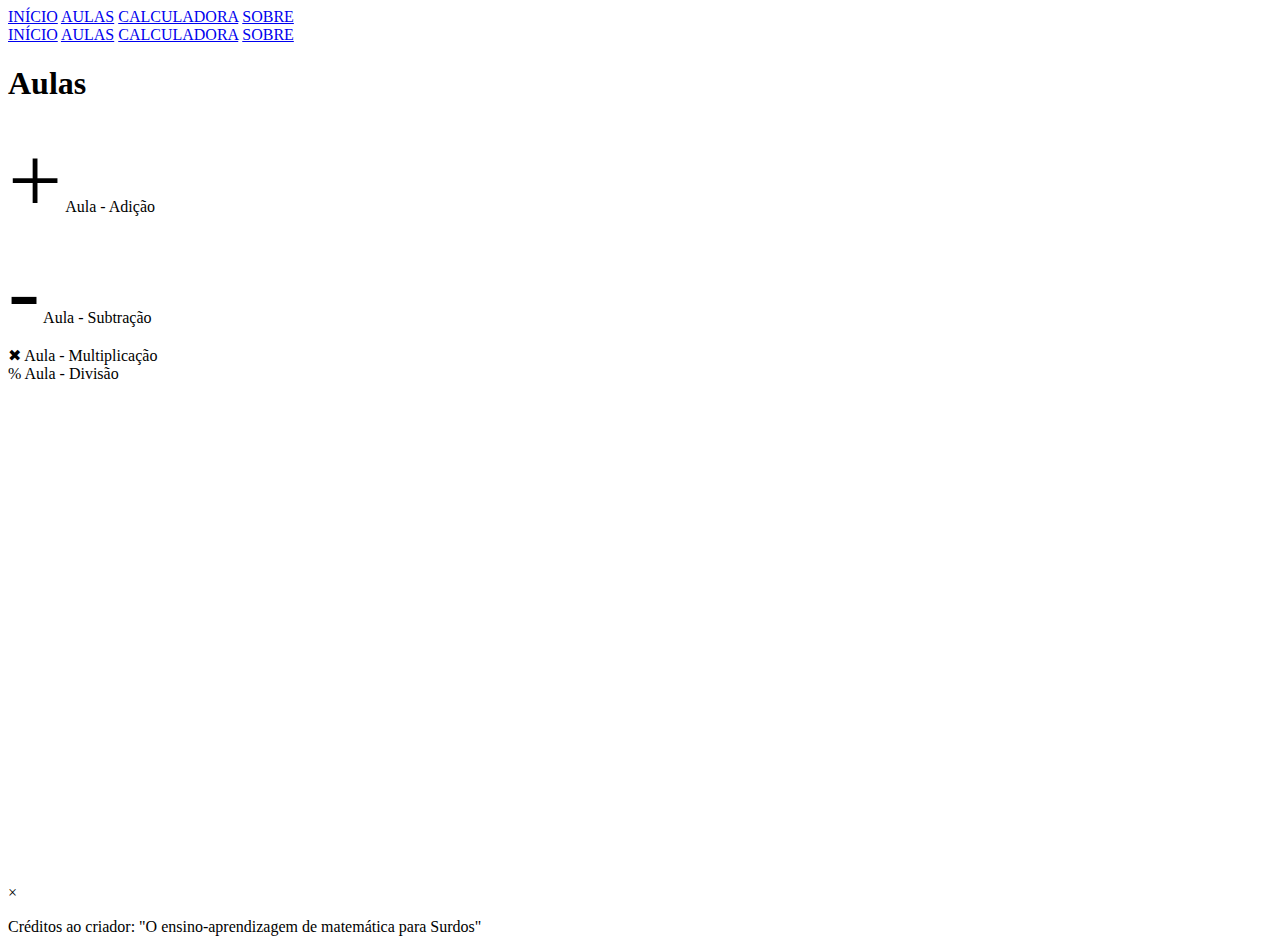
==== aulas.html @ 03c7f77c "Add files via upload" ====
<!DOCTYPE html>
<html lang="pt-BR">
<head>
    <meta charset="UTF-8">
    <meta name="viewport" content="width=device-width, initial-scale=1.0">
    <title>Aulas - Matemática Inclusiva</title>
    <link rel="icon" href="src/favicon.png" type="image/png">
    <link rel="stylesheet" href="css/style.css">
</head>
<body>
    <div class="nav-bar">
        <div class="nav-links">
        <a href="index.html">INÍCIO</a>
        <a href="aulas.html">AULAS</a>
        <a href="calculadora.html">CALCULADORA</a>
        <a href="sobre.html">SOBRE</a>
    </div>

    <div class="nav-toggle">
        <span></span>
        <span></span>
        <span></span>
    </div>
    <div class="nav-links-mobile">
        <a href="index.html">INÍCIO</a>
        <a href="aulas.html">AULAS</a>
        <a href="calculadora.html">CALCULADORA</a>
        <a href="sobre.html">SOBRE</a>
    </div>
</div>

    <div vw class="enabled">
        <div vw-access-button class="active"></div>
        <div vw-plugin-wrapper>
            <div class="vw-plugin-top-wrapper"></div>
        </div>
    </div>
    <script src="https://vlibras.gov.br/app/vlibras-plugin.js"></script>
    <script>
        new window.VLibras.Widget('https://vlibras.gov.br/app');
    </script>    

<main class="conteudo">
    <h1>Aulas</h1>
    <div class="grid-container">
        <div class="card" onclick="openPopup('video1')">
            <span class="symbol" style="font-size: 6rem;">+</span>
            <span class="text">Aula - Adição</span>
        </div>
        <div class="card" onclick="openPopup('video2')">
            <span class="symbol" style="font-size: 6rem;">-</span>
            <span class="text">Aula - Subtração</span>
        </div>
        <div class="card" onclick="openPopup('video3')">
            <span class="symbol">✖</span>
            <span class="text">Aula - Multiplicação</span>
        </div>
        <div class="card" onclick="openPopup('video4')">
            <span class="symbol">%</span>
            <span class="text">Aula - Divisão</span>
        </div>
    </div>
</main>

<!-- Popup de vídeo -->
<div id="video-popup" class="popup">
    <div class="popup-content">
        <span class="close" onclick="closePopup()">&times;</span>
        <iframe id="popup-video" width="760" height="515" src="" frameborder="0" allowfullscreen></iframe>
        <p class="creditos">Créditos ao criador: "O ensino-aprendizagem de matemática para Surdos"</p>
    </div>
</div>

    <script src="js/script.js"></script>
</body>
</html>
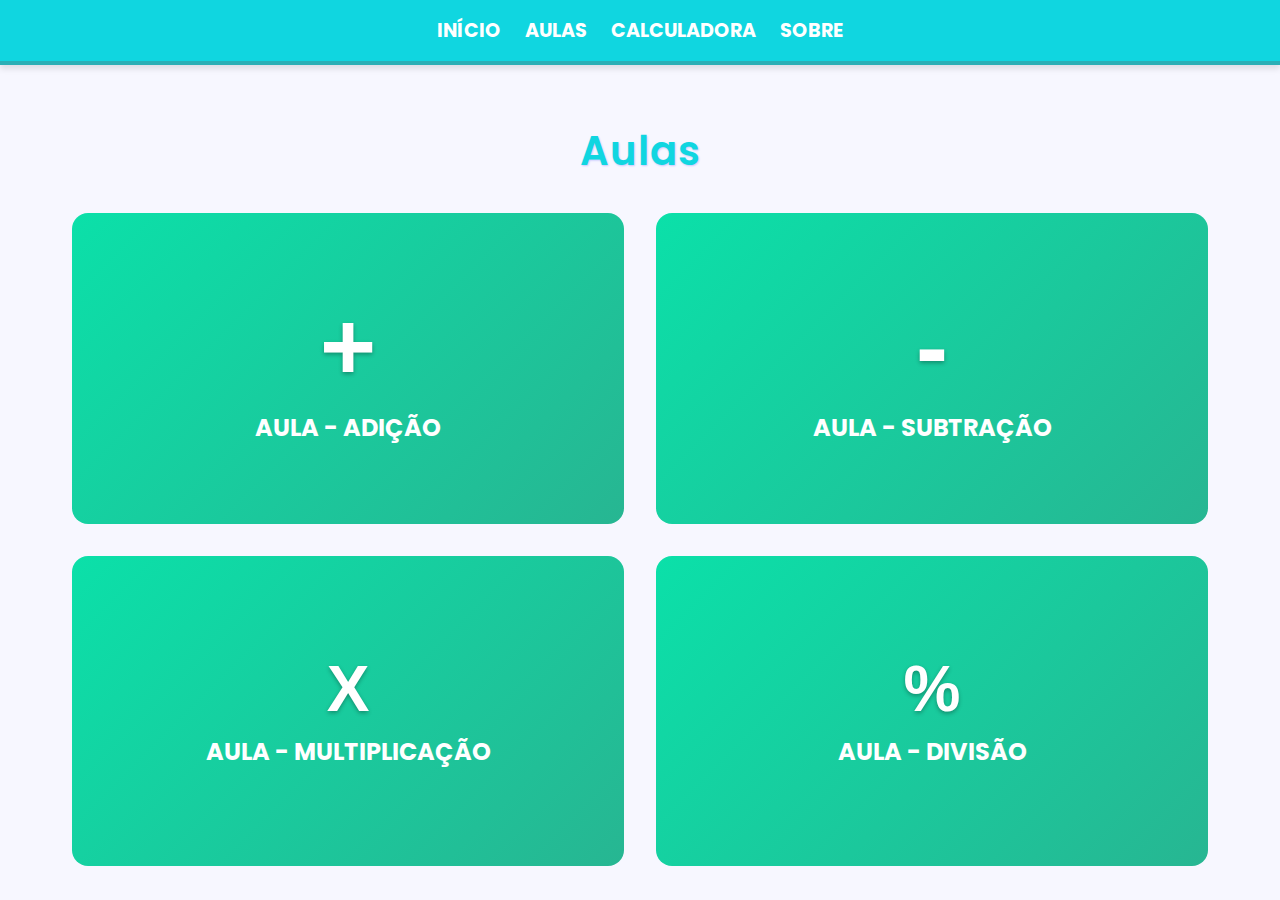
==== commit d193ef9b: "Add files via upload" ====
--- a/aulas.html
+++ b/aulas.html
@@ -52,7 +52,7 @@
             <span class="text">Aula - Subtração</span>
         </div>
         <div class="card" onclick="openPopup('video3')">
-            <span class="symbol">✖</span>
+            <span class="symbol">X</span>
             <span class="text">Aula - Multiplicação</span>
         </div>
         <div class="card" onclick="openPopup('video4')">
--- a/css/style.css
+++ b/css/style.css
@@ -0,0 +1,419 @@
+/* Importando a fonte */
+@import url('https://fonts.googleapis.com/css2?family=Poppins:wght@400;600&display=swap');
+
+* {
+    margin: 0;
+    padding: 0;
+    box-sizing: border-box;
+    font-family: 'Poppins', sans-serif;
+}
+
+body {
+    background-color: #f7f7ff;
+    min-height: 100vh;
+    color: #333;
+}
+
+h1 {
+    font-size: 2.5rem;
+    color: #10D6E0;
+    text-align: center;
+    margin: 1.5rem 0;
+    font-weight: 600;
+    text-shadow: 1px 1px 2px rgba(4, 0, 245, 0.2);
+    letter-spacing: 1px;
+}
+
+/* Ajuste para Títulos em telas menores */
+@media (max-width: 768px) {
+    h1 {
+        font-size: 2rem;
+    }
+    body {
+        margin-top: 30px;
+    }
+}
+
+.nav-bar {
+    background-color: #10D6E0;
+    padding: 1rem;
+    display: flex;
+    justify-content: center;
+    align-items: center;
+    box-shadow: 0 4px 6px rgba(0, 0, 0, 0.1);
+    border-bottom: 4px solid #2BAFB6;
+    position: relative;
+    top: 0;
+    left: 0;
+    width: 100%; /* Para ocupar toda a largura */
+    z-index: 10;
+}
+
+/* Links da Nav Bar */
+.nav-links {
+    display: flex;
+    gap: 1.5rem;
+}
+
+.nav-bar a {
+    color: white;
+    text-decoration: none;
+    font-weight: bold;
+    font-size: 1.2rem;
+    transition: color 0.3s ease;
+}
+
+.nav-bar a:hover {
+    color: #f7f7ff;
+    text-shadow: 2px 2px 2px #2BAFB6;
+}
+
+/* Botão Hamburger */
+.nav-toggle {
+    display: none; /* Sempre visível */
+    flex-direction: column;
+    cursor: pointer;
+    gap: 4px;
+    position: absolute; /* Posicionar no canto esquerdo */
+    left: 1rem; /* Ajuste da posição horizontal */
+    top: 50%;
+    transform: translateY(-50%);
+}
+
+.nav-toggle span {
+    width: 25px;
+    height: 3px;
+    background-color: white;
+    border-radius: 3px;
+    transition: transform 0.3s;
+}
+
+/* Menu Mobile */
+.nav-links-mobile {
+    display: none;
+    flex-direction: column;
+    background-color: #10D6E0;
+    position: absolute;
+    top: 100%;
+    left: 0;
+    width: 100%;
+    padding: 1rem;
+    box-shadow: 0 4px 6px rgba(0, 0, 0, 0.1);
+}
+
+.nav-links-mobile a {
+    margin-bottom: 1rem;
+}
+
+/* Responsividade */
+@media (max-width: 768px) {
+    .nav-bar {
+        height: 55px; /* Aumenta a altura da barra no mobile */
+        position: fixed; /* Torna fixa apenas no mobile */
+    }
+    .nav-links {
+        display: none;
+    }
+
+    .nav-toggle {
+        display: flex;
+    }
+
+    .nav-links-mobile.active {
+        display: flex;
+    }
+}
+
+/* Conteúdo */
+.conteudo {
+    max-width: 1200px;
+    margin: 0 auto;
+    padding: 2rem;
+    text-align: center;
+}
+
+.cards-container {
+    display: flex;
+    justify-content: space-between;
+    align-items: center;
+    gap: 20px;
+    flex-wrap: wrap; /* Permitir que os cards fiquem em novas linhas */
+}
+
+.grid-container {
+    display: grid;
+    grid-template-columns: repeat(2, 1fr);
+    gap: 2rem;
+    margin-top: 2rem;
+}
+
+/* Cards Principais */
+.card-index {
+    background: linear-gradient(135deg, #4facfe, #00f2fe);
+    color: white;
+    padding: 1.5rem; /* Reduz o padding */
+    border-radius: 16px;
+    flex: 1;
+    text-align: center;
+    min-height: 120px; /* Reduz a altura mínima */
+    display: flex;
+    align-items: center;
+    justify-content: center;
+    font-weight: bold;
+    cursor: pointer;
+    transition: transform 0.3s, box-shadow 0.3s;
+    margin-top: 20px; /* Menor espaçamento no topo */
+}
+
+.card-index:hover {
+    transform: scale(1.05); /* Reduz o efeito de escala no hover */
+    box-shadow: 0 6px 12px rgba(0, 0, 0, 0.2);
+}
+
+/* Responsividade */
+@media (max-width: 768px) {
+    .cards-container {
+        gap: 15px; /* Reduz o espaçamento entre os cards */
+    }
+
+    .grid-container {
+        grid-template-columns: 1fr; /* Apenas uma coluna em telas menores */
+    }
+
+    .card-index {
+        padding: 1rem; /* Padding menor para dispositivos móveis */
+        min-height: 100px; /* Altura mínima ajustada */
+    }
+}
+
+
+/* Cards Secundários */
+.card {
+    background: linear-gradient(135deg, #0BE0A9, #27B692);
+    color: white;
+    padding: 2rem;
+    border-radius: 16px;
+    text-align: center;
+    aspect-ratio: 16/9;
+    display: flex;
+    flex-direction: column;
+    align-items: center;
+    justify-content: center;
+    text-decoration: none;
+    transition: transform 0.3s, box-shadow 0.3s;
+    cursor: pointer;
+    font-family: 'Arial', sans-serif;
+    font-weight: bold;
+}
+
+.card:hover {
+    transform: scale(1.1);
+    box-shadow: 0 8px 15px rgba(0, 0, 0, 0.2);
+}
+
+.card .symbol {
+    font-size: 4rem;
+    margin-bottom: 0.5rem;
+    color: #ffffff !important;
+    font-family: 'Arial', sans-serif; /* Define uma fonte consistente */
+    text-shadow: 0 2px 4px rgba(0, 0, 0, 0.3);
+}
+
+.card .text {
+    font-size: 1.5rem;
+    text-transform: uppercase;
+}
+
+@media (max-width: 768px) {
+    .card {
+        padding: 1rem;
+    }
+
+    .card .symbol {
+        font-size: 3.5rem;
+    }
+
+    .card .text {
+        font-size: 1.2rem;
+    }
+}
+
+.container-video {
+    background: white;
+    width: 100%;
+    max-width: 600px;
+    height: 300px;
+    margin: 2rem auto;
+    display: flex;
+    align-items: center;
+    justify-content: center;
+    color: white;
+    border-radius: 16px;
+    box-shadow: 0 4px 8px rgba(0, 0, 0, 0.1);
+}
+
+.video-local {
+    width: 100%;
+    max-width: 640px; /* Tamanho máximo para o vídeo */
+    height: auto;
+    margin-top: 10px;
+}
+
+.descricao {
+    max-width: 800px;
+    margin: 3rem auto;
+    line-height: 1.8;
+    text-align: left;
+    background-color: #fff3cd;
+    color: #856404;
+    border-radius: 12px;
+    padding: 1.5rem;
+    box-shadow: 0 4px 8px rgba(0, 0, 0, 0.1);
+}
+
+.botao-comecar {
+    background: linear-gradient(135deg, #00c6ff, #0072ff);
+    color: white;
+    padding: 1rem 2rem;
+    border: none;
+    border-radius: 10px;
+    cursor: pointer;
+    font-size: 1rem;
+    margin: 2rem 0;
+    transition: transform 0.2s, box-shadow 0.3s;
+}
+
+.botao-comecar:hover {
+    transform: scale(1.1);
+    box-shadow: 0 6px 12px rgba(0, 0, 0, 0.15);
+}
+
+/* Texto Informativo */
+.sobre-texto {
+    max-width: 800px;
+    margin: 3rem auto;
+    line-height: 1.8;
+    text-align: left;
+    background-color: #fff3cd;
+    color: #856404;
+    border-radius: 12px;
+    padding: 1.5rem;
+    box-shadow: 0 4px 8px rgba(0, 0, 0, 0.1);
+}
+
+/* Responsividade Adicional */
+@media (max-width: 480px) {
+    body {
+        padding: 1rem;
+    }
+
+    .conteudo {
+        padding: 1rem;
+    }
+
+    h1 {
+        font-size: 1.8rem;
+    }
+
+    .card {
+        font-size: 0.9rem;
+        padding: 1.5rem;
+    }
+
+    .card-index {
+        font-size: 1rem;
+        padding: 1.5rem;
+    }
+}
+
+.popup {
+    display: none;
+    position: fixed;
+    top: 0;
+    left: 0;
+    width: 100%;
+    height: 100%;
+    background-color: rgba(0, 0, 0, 0.7);
+    justify-content: center;
+    align-items: center;
+    z-index: 1000;
+    overflow: hidden;
+}
+
+.popup-content {
+    position: relative;
+    background-color: white;
+    padding: 20px;
+    border-radius: 10px;
+    max-width: 80%;
+    max-height: 80%;
+    overflow: hidden;
+    box-sizing: border-box;
+}
+
+/* Responsividade para o vídeo */
+#popup-video {
+    width: 100%;
+    height: auto;
+    aspect-ratio: 16 / 9;  /* Mantém a proporção 16:9 */
+    max-width: 100%;
+}
+
+.close {
+    position: absolute;
+    top: 10px;
+    right: 10px;
+    font-size: 30px;
+    font-weight: bold;
+    cursor: pointer;
+    color: #333;
+    transition: color 0.3s;
+}
+
+.close:hover {
+    color: #10D6E0;
+}
+
+/* Responsividade geral do popup */
+@media (max-width: 1024px) {
+    .popup-content {
+        width: 90%;
+        height: 90%;
+    }
+
+    .close {
+        font-size: 25px;
+    }
+}
+
+@media (max-width: 768px) {
+    .popup-content {
+        width: 95%;
+        height: auto;
+        padding: 10px;
+    }
+
+    .close {
+        font-size: 20px;
+    }
+}
+
+@media (max-width: 480px) {
+    .popup-content {
+        width: 100%;
+        height: auto;
+        padding: 8px;
+    }
+
+    .close {
+        font-size: 18px;
+    }
+}
+
+.creditos {
+    text-align: center;
+    font-size: 12px;
+    color: #888;
+    margin-top: 10px;
+}
+
